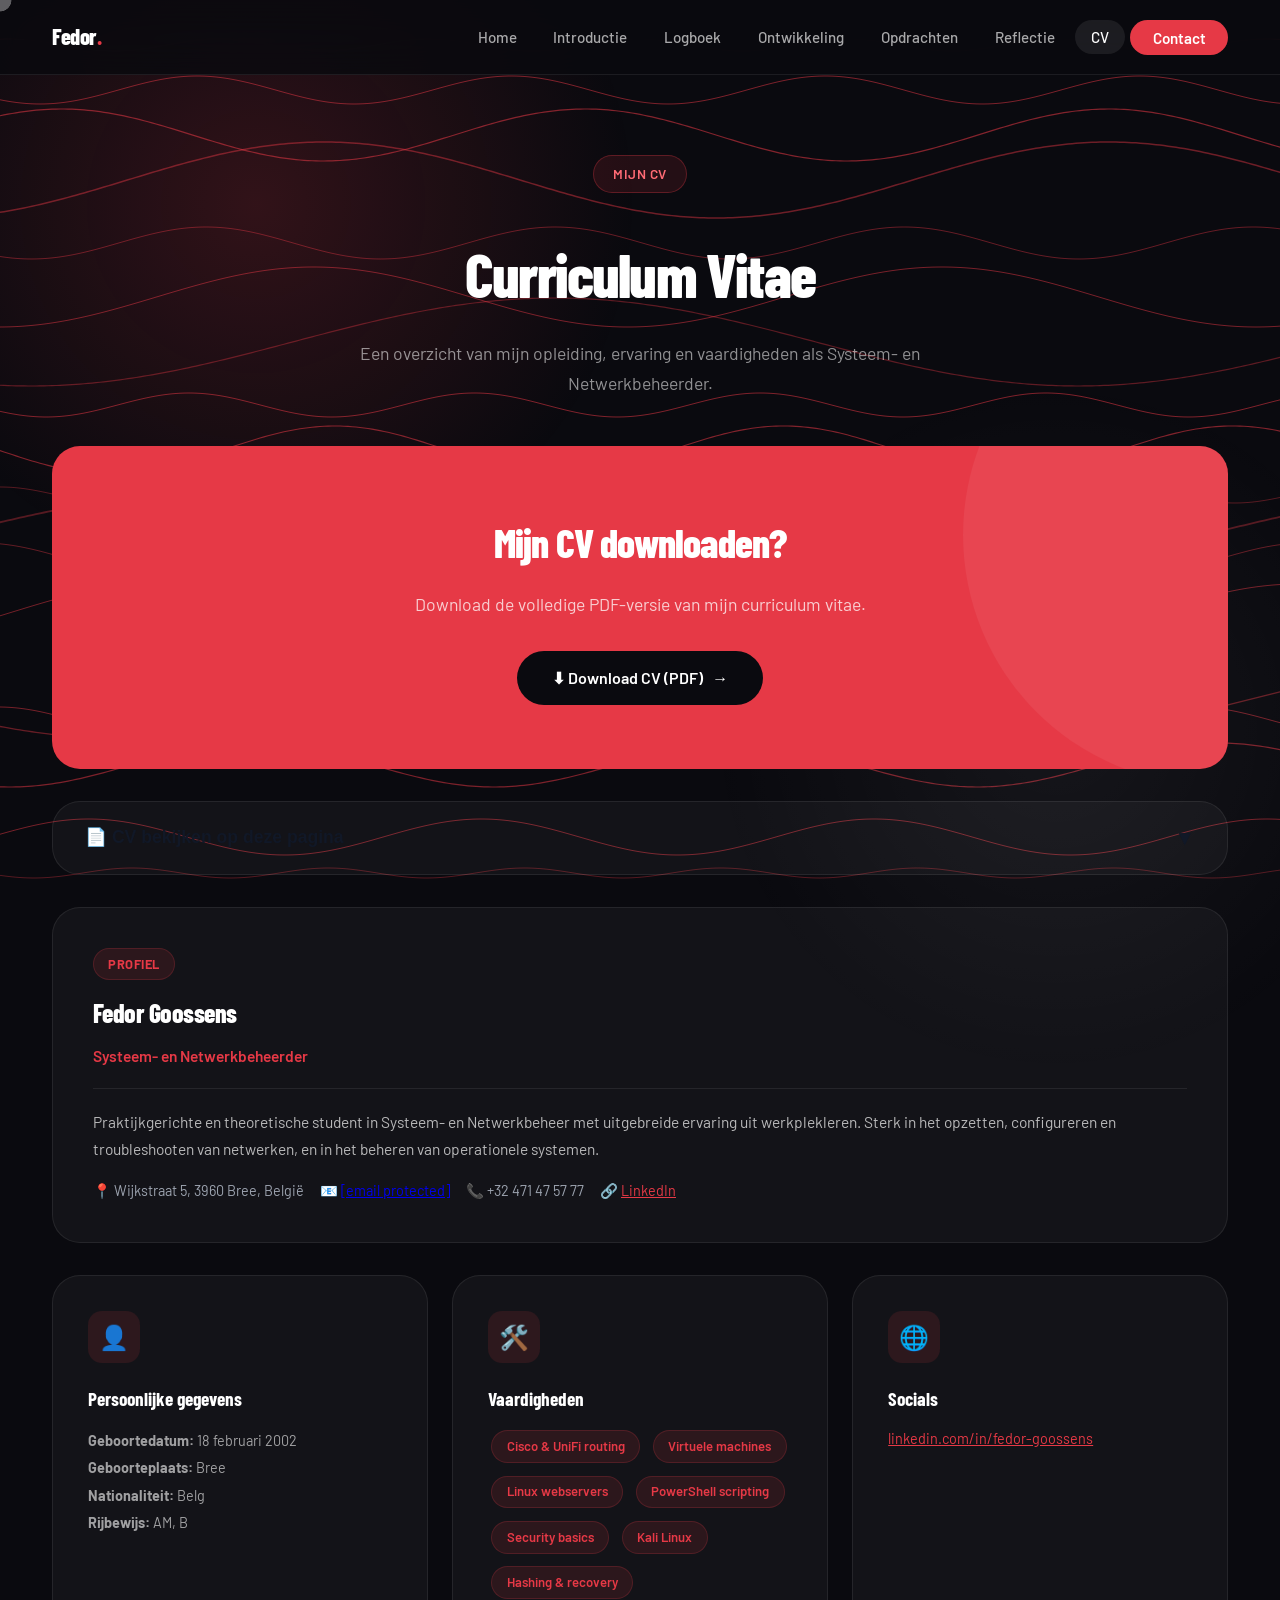
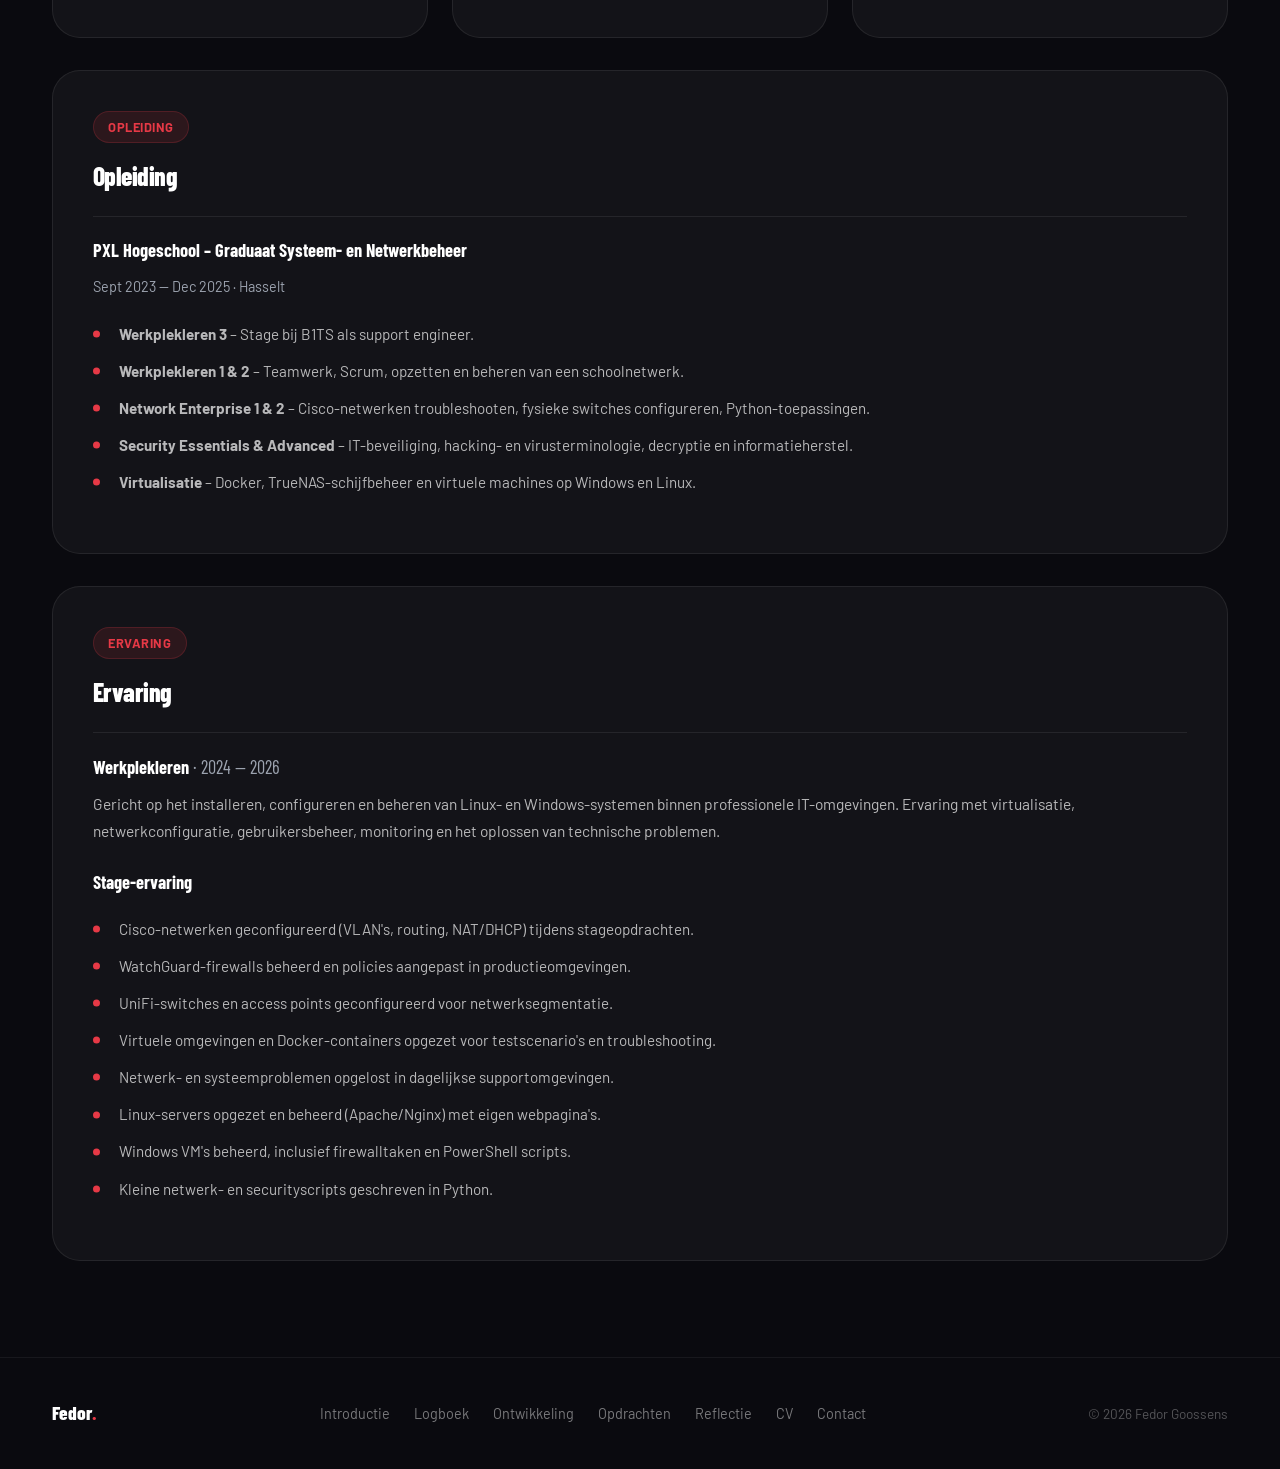
==== cv.html @ 87766909 "Add files via upload" ====
<!DOCTYPE html>
<html lang="nl">
<head>
    <meta charset="UTF-8">
    <meta name="viewport" content="width=device-width, initial-scale=1.0">
    <title>Portfolio – CV</title>
    <link rel="stylesheet" href="https://cdnjs.cloudflare.com/ajax/libs/animate.css/4.1.1/animate.min.css">
    <link rel="stylesheet" href="style.css">
</head>
<body>

<header>
    <nav class="navbar">
        <a href="index.html" class="logo">Fedor<span>.</span></a>
        <ul class="nav-links" id="navLinks">
            <li><a href="index.html">Home</a></li>
            <li><a href="introductie.html">Introductie</a></li>
            <li><a href="logboek.html">Logboek</a></li>
            <li><a href="ontwikkeling.html">Ontwikkeling</a></li>
            <li><a href="opdrachten.html">Opdrachten</a></li>
            <li><a href="reflectie.html">Reflectie</a></li>
            <li><a href="cv.html" class="active">CV</a></li>
            <li><a href="contact.html" class="nav-cta">Contact</a></li>
        </ul>
        <div class="nav-toggle" id="navToggle">
            <span></span><span></span><span></span>
        </div>
    </nav>
</header>

<div class="page-header">
    <div class="container">
        <div class="hero-badge fade-up d1 sa-js" data-sa-anim="fadeInDown" data-sa-duration="600ms" data-sa-delay="0ms">Mijn CV</div>
        <h1 class="fade-up d2 sa-js" data-sa-anim="fadeInUp" data-sa-duration="700ms" data-sa-delay="100ms">Curriculum Vitae</h1>
        <p class="fade-up d3 sa-js" data-sa-anim="fadeInUp" data-sa-duration="700ms" data-sa-delay="200ms">Een overzicht van mijn opleiding, ervaring en vaardigheden als Systeem- en Netwerkbeheerder.</p>
    </div>
</div>

<div class="content-section">
    <div class="container">

        <!-- DOWNLOAD BANNER -->
        <div class="cta-banner fade-up d1 sa-js" data-sa-anim="fadeInUp" data-sa-duration="700ms" data-sa-delay="0ms" style="margin-bottom:2rem;">
            <h2>Mijn CV downloaden?</h2>
            <p>Download de volledige PDF-versie van mijn curriculum vitae.</p>
            <a href="Fedor_Goossens_CV_new.pdf" download class="btn btn-dark btn-arrow"><span>⬇ Download CV (PDF)</span></a>
        </div>

        <!-- INKLAPBAAR CV PREVIEW -->
        <div class="content-card fade-up d2 sa-js" data-sa-anim="fadeInUp" data-sa-duration="700ms" data-sa-delay="100ms" style="margin-bottom:2rem; padding:0; overflow:hidden;">
            <button id="cvToggleBtn" onclick="toggleCV()" style="
                width:100%; background:none; border:none; cursor:pointer;
                display:flex; align-items:center; justify-content:space-between;
                padding:1.5rem 2rem; color:#111827;
            ">
                <div style="display:flex; align-items:center; gap:0.75rem;">
                    <span style="font-size:1.1rem; font-weight:700;">📄 CV bekijken op deze pagina</span>
                </div>
                <span id="cvArrow" style="font-size:1.3rem; transition:transform 0.3s ease;">▼</span>
            </button>

            <div id="cvPreview" style="display:none; padding:0 2rem 2rem;">
                <hr class="divider-card" style="margin-top:0;">

                <div style="display:flex; align-items:flex-start; gap:1.5rem; flex-wrap:wrap; margin-bottom:1.5rem;">
                    <div>
                        <h2 style="margin-bottom:0.2rem;">Fedor Goossens</h2>
                        <p style="color:#e63946; font-weight:600; margin-bottom:0.5rem;">Systeem- en Netwerkbeheerder</p>
                        <p style="font-size:0.88rem; color:#9ca3af; line-height:1.8;">
                            📍 Wijkstraat 5, 3960 Bree, België<br>
                            📧 <a href="/cdn-cgi/l/email-protection" class="__cf_email__" data-cfemail="462023222934682129293535232835063532332223283268363e2a682423">[email&#160;protected]</a><br>
                            📞 +32 471 47 57 77<br>
                            🔗 <a href="https://www.linkedin.com/in/fedor-goossens-094803205" target="_blank" style="color:#e63946;">linkedin.com/in/fedor-goossens</a>
                        </p>
                    </div>
                </div>

                <div style="margin-bottom:1.5rem;">
                    <div class="card-label" style="margin-bottom:0.5rem;">Profiel</div>
                    <p>Praktijkgerichte en theoretische student in Systeem- en Netwerkbeheer met uitgebreide ervaring uit werkplekleren. Sterk in het opzetten, configureren en troubleshooten van netwerken, en in het beheren van operationele systemen.</p>
                </div>

                <hr class="divider-card">

                <div style="margin-bottom:1.5rem;">
                    <div class="card-label" style="margin-bottom:0.5rem;">Opleiding</div>
                    <h3 style="font-size:1rem; margin-bottom:0.25rem;">PXL Hogeschool – Graduaat Systeem- en Netwerkbeheer</h3>
                    <p style="color:#9ca3af; font-size:0.85rem; margin-bottom:0.75rem;">Sept 2023 — Dec 2025 · Hasselt</p>
                    <ul style="font-size:0.92rem;">
                        <li><strong>Werkplekleren 3</strong> – Stage bij B1TS als support engineer.</li>
                        <li><strong>Werkplekleren 1 &amp; 2</strong> – Teamwerk, Scrum, opzetten en beheren van een schoolnetwerk.</li>
                        <li><strong>Network Enterprise 1 &amp; 2</strong> – Cisco-netwerken troubleshooten, fysieke switches configureren, Python-toepassingen.</li>
                        <li><strong>Security Essentials &amp; Advanced</strong> – IT-beveiliging, hacking- en virusterminologie, decryptie en informatieherstel.</li>
                        <li><strong>Virtualisatie</strong> – Docker, TrueNAS-schijfbeheer en virtuele machines op Windows en Linux.</li>
                    </ul>
                </div>

                <hr class="divider-card">

                <div style="margin-bottom:1.5rem;">
                    <div class="card-label" style="margin-bottom:0.5rem;">Ervaring</div>
                    <h3 style="font-size:1rem; margin-bottom:0.25rem;">Werkplekleren <span style="font-weight:400; color:#9ca3af;">· 2024 — 2026</span></h3>
                    <p style="font-size:0.92rem; margin-bottom:0.75rem;">Gericht op het installeren, configureren en beheren van Linux- en Windows-systemen binnen professionele IT-omgevingen.</p>
                    <p style="font-size:0.9rem; font-weight:600; margin-bottom:0.4rem;">Stage-ervaring:</p>
                    <ul style="font-size:0.92rem;">
                        <li>Cisco-netwerken geconfigureerd (VLAN's, routing, NAT/DHCP) tijdens stageopdrachten.</li>
                        <li>WatchGuard-firewalls beheerd en policies aangepast in productieomgevingen.</li>
                        <li>UniFi-switches en access points geconfigureerd voor netwerksegmentatie.</li>
                        <li>Virtuele omgevingen en Docker-containers opgezet voor testscenario's en troubleshooting.</li>
                        <li>Linux-servers opgezet en beheerd (Apache/Nginx) met eigen webpagina's.</li>
                        <li>Windows VM's beheerd, inclusief firewalltaken en PowerShell scripts.</li>
                        <li>Kleine netwerk- en securityscripts geschreven in Python.</li>
                    </ul>
                </div>

                <hr class="divider-card">

                <div style="display:flex; flex-wrap:wrap; gap:2rem;">
                    <div style="flex:1; min-width:200px;">
                        <div class="card-label" style="margin-bottom:0.5rem;">Vaardigheden</div>
                        <div style="display:flex; flex-wrap:wrap; gap:0.4rem;">
                            <span class="tag">Cisco & UniFi routing</span>
                            <span class="tag">Virtuele machines</span>
                            <span class="tag">Linux webservers</span>
                            <span class="tag">PowerShell scripting</span>
                            <span class="tag">Security basics</span>
                            <span class="tag">Kali Linux</span>
                            <span class="tag">Hashing & recovery</span>
                        </div>
                    </div>
                    <div style="flex:1; min-width:200px;">
                        <div class="card-label" style="margin-bottom:0.5rem;">Persoonlijke gegevens</div>
                        <p style="font-size:0.9rem; line-height:2;">
                            <strong>Geboortedatum:</strong> 18 februari 2002<br>
                            <strong>Geboorteplaats:</strong> Bree<br>
                            <strong>Nationaliteit:</strong> Belg<br>
                            <strong>Rijbewijs:</strong> AM, B
                        </p>
                    </div>
                </div>
            </div>
        </div>

        <!-- PROFIEL -->
        <div class="content-card fade-up d2 sa-js" data-sa-anim="fadeInUp" data-sa-duration="700ms" data-sa-delay="100ms">
            <div class="card-label">Profiel</div>
            <h2>Fedor Goossens</h2>
            <p style="color:#e63946; font-weight:600; margin-bottom:0.75rem;">Systeem- en Netwerkbeheerder</p>
            <hr class="divider-card">
            <p>Praktijkgerichte en theoretische student in Systeem- en Netwerkbeheer met uitgebreide ervaring uit werkplekleren. Sterk in het opzetten, configureren en troubleshooten van netwerken, en in het beheren van operationele systemen.</p>
            <div style="display:flex; flex-wrap:wrap; gap:1rem; margin-top:1rem; font-size:0.9rem; color:#9ca3af;">
                <span>📍 Wijkstraat 5, 3960 Bree, België</span>
                <span>📧 <a href="/cdn-cgi/l/email-protection" class="__cf_email__" data-cfemail="1b7d7e7f7469357c747468687e75685b686f6e7f7e756f356b637735797e">[email&#160;protected]</a></span>
                <span>📞 +32 471 47 57 77</span>
                <span>🔗 <a href="https://www.linkedin.com/in/fedor-goossens-094803205" target="_blank" style="color:#e63946;">LinkedIn</a></span>
            </div>
        </div>

        <!-- PERSOONLIJKE GEGEVENS + VAARDIGHEDEN -->
        <div class="grid-3 sa-js" data-sa-anim="fadeInUp" data-sa-duration="700ms" data-sa-delay="100ms" style="margin-bottom:2rem;">
            <div class="card-dark fade-up d2 sa-js" data-sa-anim="fadeInUp" data-sa-duration="600ms" data-sa-delay="100ms">
                <div class="card-icon" style="background:rgba(230,57,70,0.12);">👤</div>
                <h3>Persoonlijke gegevens</h3>
                <p style="font-size:0.9rem; line-height:1.9;">
                    <strong>Geboortedatum:</strong> 18 februari 2002<br>
                    <strong>Geboorteplaats:</strong> Bree<br>
                    <strong>Nationaliteit:</strong> Belg<br>
                    <strong>Rijbewijs:</strong> AM, B
                </p>
            </div>
            <div class="card-dark fade-up d3 sa-js" data-sa-anim="fadeInUp" data-sa-duration="600ms" data-sa-delay="200ms">
                <div class="card-icon" style="background:rgba(230,57,70,0.12);">🛠️</div>
                <h3>Vaardigheden</h3>
                <div style="display:flex; flex-wrap:wrap; gap:0.4rem; margin-top:0.5rem;">
                    <span class="tag">Cisco & UniFi routing</span>
                    <span class="tag">Virtuele machines</span>
                    <span class="tag">Linux webservers</span>
                    <span class="tag">PowerShell scripting</span>
                    <span class="tag">Security basics</span>
                    <span class="tag">Kali Linux</span>
                    <span class="tag">Hashing & recovery</span>
                </div>
            </div>
            <div class="card-dark fade-up d4 sa-js" data-sa-anim="fadeInUp" data-sa-duration="600ms" data-sa-delay="300ms">
                <div class="card-icon" style="background:rgba(230,57,70,0.12);">🌐</div>
                <h3>Socials</h3>
                <p style="font-size:0.9rem;">
                    <a href="https://www.linkedin.com/in/fedor-goossens-094803205" target="_blank" style="color:#e63946;">linkedin.com/in/fedor-goossens</a>
                </p>
            </div>
        </div>

        <!-- OPLEIDING -->
        <div class="content-card fade-up d3 sa-js" data-sa-anim="fadeInUp" data-sa-duration="700ms" data-sa-delay="200ms">
            <div class="card-label">Opleiding</div>
            <h2>Opleiding</h2>
            <hr class="divider-card">
            <h3>PXL Hogeschool – Graduaat Systeem- en Netwerkbeheer</h3>
            <p style="color:#9ca3af; font-size:0.9rem; margin-bottom:1rem;">Sept 2023 — Dec 2025 · Hasselt</p>
            <ul>
                <li><strong>Werkplekleren 3</strong> – Stage bij B1TS als support engineer.</li>
                <li><strong>Werkplekleren 1 &amp; 2</strong> – Teamwerk, Scrum, opzetten en beheren van een schoolnetwerk.</li>
                <li><strong>Network Enterprise 1 &amp; 2</strong> – Cisco-netwerken troubleshooten, fysieke switches configureren, Python-toepassingen.</li>
                <li><strong>Security Essentials &amp; Advanced</strong> – IT-beveiliging, hacking- en virusterminologie, decryptie en informatieherstel.</li>
                <li><strong>Virtualisatie</strong> – Docker, TrueNAS-schijfbeheer en virtuele machines op Windows en Linux.</li>
            </ul>
        </div>

        <!-- ERVARING -->
        <div class="content-card fade-up d4 sa-js" data-sa-anim="fadeInUp" data-sa-duration="700ms" data-sa-delay="300ms">
            <div class="card-label">Ervaring</div>
            <h2>Ervaring</h2>
            <hr class="divider-card">
            <h3>Werkplekleren <span style="font-weight:400; color:#9ca3af;">· 2024 — 2026</span></h3>
            <p>Gericht op het installeren, configureren en beheren van Linux- en Windows-systemen binnen professionele IT-omgevingen. Ervaring met virtualisatie, netwerkconfiguratie, gebruikersbeheer, monitoring en het oplossen van technische problemen.</p>
            <h3 style="margin-top:1.5rem;">Stage-ervaring</h3>
            <ul>
                <li>Cisco-netwerken geconfigureerd (VLAN's, routing, NAT/DHCP) tijdens stageopdrachten.</li>
                <li>WatchGuard-firewalls beheerd en policies aangepast in productieomgevingen.</li>
                <li>UniFi-switches en access points geconfigureerd voor netwerksegmentatie.</li>
                <li>Virtuele omgevingen en Docker-containers opgezet voor testscenario's en troubleshooting.</li>
                <li>Netwerk- en systeemproblemen opgelost in dagelijkse supportomgevingen.</li>
                <li>Linux-servers opgezet en beheerd (Apache/Nginx) met eigen webpagina's.</li>
                <li>Windows VM's beheerd, inclusief firewalltaken en PowerShell scripts.</li>
                <li>Kleine netwerk- en securityscripts geschreven in Python.</li>
            </ul>
        </div>

    </div>
</div>

<footer>
    <div class="container">
        <div class="footer-inner">
            <a href="index.html" class="footer-logo">Fedor<span>.</span></a>
            <div class="footer-links">
                <a href="introductie.html">Introductie</a>
                <a href="logboek.html">Logboek</a>
                <a href="ontwikkeling.html">Ontwikkeling</a>
                <a href="opdrachten.html">Opdrachten</a>
                <a href="reflectie.html">Reflectie</a>
                <a href="cv.html">CV</a>
                <a href="contact.html">Contact</a>
            </div>
            <span class="footer-copy">© 2026 Fedor Goossens</span>
        </div>
    </div>
</footer>

<script data-cfasync="false" src="/cdn-cgi/scripts/5c5dd728/cloudflare-static/email-decode.min.js"></script><script>
    const toggle = document.getElementById('navToggle');
    const links  = document.getElementById('navLinks');
    toggle.addEventListener('click', () => links.classList.toggle('open'));

    function toggleCV() {
        const preview = document.getElementById('cvPreview');
        const arrow   = document.getEl        arrow.style.transform = arrow.style.transform === 'rotate(180deg)' ? '' : 'rotate(180deg)';
    }
</script>
    <script src="waves.js"></script>
    <script src="cursor.js"></script>
    <script src="scroll-animate.js"></script>
    <script>const sa = new ScrollAnimate();</script>
</body>
</html>
---- style.css ----
/* ============================================================
   FEDOR GOOSSENS – PORTFOLIO  |  style.css
   Dark theme · Rood/Wit glow · Klikkracht-geïnspireerd
   ============================================================ */

@import url('https://fonts.googleapis.com/css2?family=Barlow+Condensed:wght@600;700;800&family=Barlow:wght@300;400;500;600&display=swap');

/* ===== VARIABELEN ===== */
:root {
    --bg:           #0a0a0f;
    --bg-card:      #ffffff;
    --bg-card2:     #f8f8fc;
    --text-dark:    #0a0a0f;
    --text-white:   #ffffff;
    --text-muted:   #6b7280;
    --red:          #e63946;
    --red-glow:     rgba(230, 57, 70, 0.45);
    --red-soft:     rgba(230, 57, 70, 0.12);
    --white-glow:   rgba(255, 255, 255, 0.08);
    --border:       rgba(255,255,255,0.08);
    --border-card:  #e5e7eb;
    --radius-xl:    28px;
    --radius-lg:    20px;
    --radius-md:    14px;
    --radius-pill:  60px;
    --shadow-card:  0 4px 24px rgba(0,0,0,0.08);
    --shadow-hover: 0 20px 48px rgba(0,0,0,0.14);
    --transition:   all 0.3s cubic-bezier(0.4, 0, 0.2, 1);
}

/* ===== RESET ===== */
*, *::before, *::after {
    margin: 0;
    padding: 0;
    box-sizing: border-box;
}

html { scroll-behavior: smooth; }

body {
    background-color: var(--bg);
    font-family: 'Barlow', system-ui, sans-serif;
    color: var(--text-white);
    line-height: 1.6;
    -webkit-font-smoothing: antialiased;
    overflow-x: hidden;
}

/* ===== WAVE CANVAS ACHTERGROND ===== */
#wave-bg {
    position: fixed;
    top: 0;
    left: 0;
    width: 100%;
    height: 100%;
    pointer-events: none;
    z-index: 0;
}


/* ===== ACHTERGROND GLOW ===== */
body::before {
    content: '';
    position: fixed;
    top: -20%;
    left: -10%;
    width: 60vw;
    height: 60vw;
    background: radial-gradient(ellipse, rgba(230,57,70,0.18) 0%, transparent 70%);
    border-radius: 50%;
    pointer-events: none;
    z-index: 0;
    animation: glowPulse 8s ease-in-out infinite alternate;
}

body::after {
    content: '';
    position: fixed;
    bottom: -20%;
    right: -10%;
    width: 55vw;
    height: 55vw;
    background: radial-gradient(ellipse, rgba(255,255,255,0.05) 0%, transparent 70%);
    border-radius: 50%;
    pointer-events: none;
    z-index: 0;
    animation: glowPulse 10s ease-in-out infinite alternate-reverse;
}

@keyframes glowPulse {
    0%   { opacity: 0.6; transform: scale(1); }
    100% { opacity: 1;   transform: scale(1.1); }
}

/* ===== FADE-IN ANIMATIES ===== */
@keyframes fadeUp {
    from { opacity: 0; transform: translateY(32px); }
    to   { opacity: 1; transform: translateY(0); }
}

@keyframes fadeIn {
    from { opacity: 0; }
    to   { opacity: 1; }
}

.fade-up {
    opacity: 0;
    animation: fadeUp 0.7s cubic-bezier(0.4,0,0.2,1) forwards;
}

.fade-up.d1 { animation-delay: 0.1s; }
.fade-up.d2 { animation-delay: 0.2s; }
.fade-up.d3 { animation-delay: 0.3s; }
.fade-up.d4 { animation-delay: 0.4s; }
.fade-up.d5 { animation-delay: 0.5s; }
.fade-up.d6 { animation-delay: 0.6s; }

/* ===== CONTAINER ===== */
.container {
    max-width: 1240px;
    margin: 0 auto;
    padding: 0 2rem;
    position: relative;
    z-index: 1;
}

/* ===== NAVIGATIE ===== */
header {
    position: sticky;
    top: 0;
    z-index: 100;
    background: rgba(10, 10, 15, 0.85);
    backdrop-filter: blur(20px);
    -webkit-backdrop-filter: blur(20px);
    border-bottom: 1px solid var(--border);
}

.navbar {
    display: flex;
    justify-content: space-between;
    align-items: center;
    padding: 1.2rem 2rem;
    max-width: 1240px;
    margin: 0 auto;
}

.logo {
    font-family: 'Barlow Condensed', sans-serif;
    font-size: 1.4rem;
    font-weight: 800;
    color: var(--text-white);
    text-decoration: none;
    letter-spacing: -0.02em;
}

.logo span {
    color: var(--red);
}

.nav-links {
    display: flex;
    align-items: center;
    gap: 0.3rem;
    list-style: none;
}

.nav-links a {
    text-decoration: none;
    color: rgba(255,255,255,0.65);
    font-weight: 500;
    font-size: 0.95rem;
    padding: 0.5rem 1rem;
    border-radius: var(--radius-pill);
    transition: var(--transition);
    position: relative;
}

.nav-links a:hover,
.nav-links a.active {
    color: var(--text-white);
    background: rgba(255,255,255,0.08);
}

.nav-cta {
    background: var(--red) !important;
    color: var(--text-white) !important;
    padding: 0.55rem 1.4rem !important;
    border-radius: var(--radius-pill) !important;
    font-weight: 600 !important;
    overflow: hidden;
    position: relative;
}

.nav-cta::after {
    content: '';
    position: absolute;
    inset: 0;
    background: rgba(255,255,255,0);
    transition: var(--transition);
}

.nav-cta:hover::after {
    background: rgba(255,255,255,0.12);
}

/* Hamburger menu (mobiel) */
.nav-toggle {
    display: none;
    flex-direction: column;
    gap: 5px;
    cursor: pointer;
    padding: 4px;
}

.nav-toggle span {
    width: 24px;
    height: 2px;
    background: var(--text-white);
    border-radius: 2px;
    transition: var(--transition);
}

/* ===== HERO SECTION ===== */
.hero {
    padding: 7rem 0 5rem;
    position: relative;
    z-index: 1;
    text-align: center;
}

.hero-badge {
    display: inline-flex;
    align-items: center;
    gap: 0.5rem;
    background: rgba(230,57,70,0.12);
    border: 1px solid rgba(230,57,70,0.3);
    color: #ff6b75;
    padding: 0.45rem 1.2rem;
    border-radius: var(--radius-pill);
    font-size: 0.85rem;
    font-weight: 600;
    margin-bottom: 2rem;
    letter-spacing: 0.5px;
    text-transform: uppercase;
}

.hero h1 {
    font-family: 'Barlow Condensed', sans-serif;
    font-size: clamp(2.8rem, 7vw, 5.5rem);
    font-weight: 800;
    line-height: 1.05;
    letter-spacing: -0.03em;
    margin-bottom: 1.5rem;
    color: var(--text-white);
}

.hero h1 .highlight {
    color: var(--red);
}

.hero p {
    font-size: 1.2rem;
    color: rgba(255,255,255,0.6);
    max-width: 600px;
    margin: 0 auto 2.5rem;
    line-height: 1.7;
}

/* ===== KNOPPEN ===== */
.btn {
    display: inline-flex;
    align-items: center;
    gap: 0.6rem;
    padding: 0.9rem 2.2rem;
    border-radius: var(--radius-pill);
    font-size: 1rem;
    font-weight: 600;
    text-decoration: none;
    cursor: pointer;
    border: none;
    transition: var(--transition);
    position: relative;
    overflow: hidden;
    font-family: 'Barlow', sans-serif;
}

.btn::before {
    content: '';
    position: absolute;
    left: -100%;
    top: 0;
    width: 100%;
    height: 100%;
    background: rgba(255,255,255,0.15);
    transition: left 0.35s cubic-bezier(0.4,0,0.2,1);
    z-index: 0;
}

.btn:hover::before {
    left: 0;
}

.btn span, .btn svg {
    position: relative;
    z-index: 1;
}

.btn-primary {
    background: var(--red);
    color: white;
    box-shadow: 0 0 24px rgba(230,57,70,0.35);
}

.btn-primary:hover {
    transform: translateY(-2px);
    box-shadow: 0 0 36px rgba(230,57,70,0.55);
}

.btn-outline {
    background: transparent;
    color: var(--text-white);
    border: 1.5px solid rgba(255,255,255,0.25);
}

.btn-outline:hover {
    border-color: rgba(255,255,255,0.6);
    transform: translateY(-2px);
}

.btn-dark {
    background: var(--text-dark);
    color: white;
}

.btn-dark:hover {
    background: #1a1a2e;
    transform: translateY(-2px);
}

.btn-arrow::after {
    content: '→';
    transition: transform 0.3s ease;
}

.btn-arrow:hover::after {
    transform: translateX(4px);
}

/* ===== KAARTJES ===== */
.card {
    background: rgba(255,255,255,0.04);
    border-radius: var(--radius-xl);
    padding: 2.2rem;
    border: 1px solid rgba(255,255,255,0.08);
    box-shadow: none;
    transition: var(--transition);
    color: var(--text-white);
}

.card:hover {
    background: rgba(255,255,255,0.07);
    border-color: rgba(230,57,70,0.3);
    transform: translateY(-6px);
}

.card h2, .card h3 {
    color: var(--text-white);
    font-family: 'Barlow Condensed', sans-serif;
}

.card p, .card li {
    color: rgba(255,255,255,0.7);
}

/* ===== SECTIES ===== */
section {
    padding: 5rem 0;
    position: relative;
    z-index: 1;
}

.section-label {
    display: inline-block;
    font-size: 0.8rem;
    font-weight: 700;
    letter-spacing: 2px;
    text-transform: uppercase;
    color: var(--red);
    margin-bottom: 1rem;
}

.section-title {
    font-family: 'Barlow Condensed', sans-serif;
    font-size: clamp(1.8rem, 4vw, 2.8rem);
    font-weight: 800;
    letter-spacing: -0.02em;
    margin-bottom: 1rem;
    color: var(--text-white);
    line-height: 1.15;
}

.section-subtitle {
    color: rgba(255,255,255,0.55);
    font-size: 1.1rem;
    max-width: 580px;
    line-height: 1.7;
    margin-bottom: 3rem;
}

/* ===== GRID ===== */
.grid-3 {
    display: grid;
    grid-template-columns: repeat(3, 1fr);
    gap: 1.5rem;
}

.grid-2 {
    display: grid;
    grid-template-columns: repeat(2, 1fr);
    gap: 1.5rem;
}

/* ===== KAART ICOON ===== */
.card-icon {
    width: 52px;
    height: 52px;
    border-radius: 14px;
    background: var(--red-soft);
    display: flex;
    align-items: center;
    justify-content: center;
    font-size: 1.5rem;
    margin-bottom: 1.3rem;
}

/* ===== DARK CARD (op donkere achtergrond) ===== */
.card-dark {
    background: rgba(255,255,255,0.04);
    border: 1px solid rgba(255,255,255,0.08);
    border-radius: var(--radius-xl);
    padding: 2.2rem;
    color: var(--text-white);
    transition: var(--transition);
}

.card-dark:hover {
    background: rgba(255,255,255,0.07);
    border-color: rgba(230,57,70,0.3);
    transform: translateY(-4px);
}

.card-dark h3 {
    font-family: 'Barlow Condensed', sans-serif;
    font-size: 1.2rem;
    font-weight: 700;
    margin-bottom: 0.8rem;
    color: var(--text-white);
}

.card-dark p {
    color: rgba(255,255,255,0.6);
    font-size: 0.95rem;
    line-height: 1.6;
}

/* ===== CTA BANNER ===== */
.cta-banner {
    background: var(--red);
    border-radius: var(--radius-xl);
    padding: 4rem 3rem;
    text-align: center;
    position: relative;
    overflow: hidden;
}

.cta-banner::before {
    content: '';
    position: absolute;
    top: -50%;
    right: -20%;
    width: 500px;
    height: 500px;
    background: rgba(255,255,255,0.06);
    border-radius: 50%;
    pointer-events: none;
}

.cta-banner h2 {
    font-family: 'Barlow Condensed', sans-serif;
    font-size: clamp(1.8rem, 4vw, 2.5rem);
    font-weight: 800;
    color: white;
    margin-bottom: 1rem;
    letter-spacing: -0.02em;
}

.cta-banner p {
    color: rgba(255,255,255,0.75);
    font-size: 1.1rem;
    margin-bottom: 2rem;
}

/* ===== PDF BOX ===== */
.pdf-box {
    background: rgba(255,255,255,0.04);
    border: 1px solid rgba(255,255,255,0.08);
    border-radius: var(--radius-lg);
    padding: 1.4rem 1.8rem;
    display: flex;
    align-items: center;
    justify-content: space-between;
    gap: 1rem;
    margin-bottom: 1rem;
    transition: var(--transition);
}

.pdf-box:hover {
    border-color: var(--red);
    box-shadow: 0 0 0 1px var(--red);
    transform: translateY(-2px);
}

.pdf-box strong {
    color: var(--text-white);
    font-weight: 600;
    font-size: 0.95rem;
}

.pdf-box a {
    display: inline-flex;
    align-items: center;
    gap: 0.5rem;
    background: var(--text-dark);
    color: white;
    padding: 0.55rem 1.3rem;
    border-radius: var(--radius-pill);
    text-decoration: none;
    font-size: 0.9rem;
    font-weight: 600;
    transition: var(--transition);
    white-space: nowrap;
    flex-shrink: 0;
}

.pdf-box a:hover {
    background: var(--red);
}

/* ===== AFBEELDINGEN ===== */
.img-card {
    width: 100%;
    border-radius: var(--radius-lg);
    overflow: hidden;
    box-shadow: var(--shadow-card);
}

.img-card img {
    width: 100%;
    height: auto;
    display: block;
    object-fit: contain;
}

/* ===== LIJST STIJLEN ===== */
.styled-list {
    list-style: none;
    padding: 0;
}

.styled-list li {
    padding: 0.6rem 0;
    padding-left: 1.6rem;
    position: relative;
    color: #4b5563;
    font-size: 0.95rem;
}

.styled-list li::before {
    content: '';
    position: absolute;
    left: 0;
    top: 50%;
    transform: translateY(-50%);
    width: 8px;
    height: 8px;
    border-radius: 50%;
    background: var(--red);
}

/* ===== TAGS / PILLS ===== */
.tag {
    display: inline-block;
    background: var(--red-soft);
    color: var(--red);
    border: 1px solid rgba(230,57,70,0.2);
    padding: 0.3rem 0.9rem;
    border-radius: var(--radius-pill);
    font-size: 0.82rem;
    font-weight: 600;
    margin: 0.2rem;
}

/* ===== STAP INDICATOR ===== */
.step-number {
    font-family: 'Barlow Condensed', sans-serif;
    font-size: 0.75rem;
    font-weight: 800;
    letter-spacing: 1px;
    color: rgba(255,255,255,0.2);
    text-transform: uppercase;
    margin-bottom: 0.5rem;
}

/* ===== DIVIDER ===== */
.divider {
    border: none;
    border-top: 1px solid rgba(255,255,255,0.06);
    margin: 1.5rem 0;
}

.divider-card {
    border: none;
    border-top: 1px solid rgba(255,255,255,0.08);
    margin: 1.2rem 0;
}

/* ===== PAGE HEADER ===== */
.page-header {
    padding: 5rem 0 3rem;
    text-align: center;
}

.page-header h1 {
    font-family: 'Barlow Condensed', sans-serif;
    font-size: clamp(2.2rem, 5vw, 3.8rem);
    font-weight: 800;
    letter-spacing: -0.03em;
    margin-bottom: 1rem;
    color: var(--text-white);
}

.page-header p {
    color: rgba(255,255,255,0.55);
    font-size: 1.1rem;
    max-width: 580px;
    margin: 0 auto;
    line-height: 1.7;
}

/* ===== CONTENT SECTIES ===== */
.content-section {
    padding: 0 0 4rem;
}

.content-card {
    background: rgba(255,255,255,0.04);
    border-radius: var(--radius-xl);
    padding: 2.5rem;
    border: 1px solid rgba(255,255,255,0.08);
    box-shadow: none;
    margin-bottom: 2rem;
    transition: var(--transition);
    color: var(--text-white);
}

.content-card:hover {
    background: rgba(255,255,255,0.07);
    border-color: rgba(230,57,70,0.3);
    transform: translateY(-4px);
}

.content-card h2 {
    font-family: 'Barlow Condensed', sans-serif;
    font-size: 1.6rem;
    font-weight: 800;
    color: var(--text-white);
    margin-bottom: 0.5rem;
    letter-spacing: -0.02em;
}

.content-card h3 {
    font-family: 'Barlow Condensed', sans-serif;
    font-size: 1.15rem;
    font-weight: 700;
    color: var(--text-white);
    margin: 1.5rem 0 0.5rem;
}

.content-card h3:first-of-type {
    margin-top: 1rem;
}

.content-card p {
    color: rgba(255,255,255,0.7);
    line-height: 1.75;
    font-size: 0.97rem;
    margin-bottom: 1rem;
}

.content-card ul {
    padding-left: 0;
    list-style: none;
    margin: 0.8rem 0;
}

.content-card ul li {
    padding: 0.4rem 0 0.4rem 1.6rem;
    position: relative;
    color: rgba(255,255,255,0.7);
    font-size: 0.95rem;
}

.content-card ul li::before {
    content: '';
    position: absolute;
    left: 0;
    top: 50%;
    transform: translateY(-50%);
    width: 7px;
    height: 7px;
    border-radius: 50%;
    background: var(--red);
}

.content-card .card-label {
    display: inline-block;
    background: var(--red-soft);
    color: var(--red);
    border: 1px solid rgba(230,57,70,0.2);
    padding: 0.3rem 0.9rem;
    border-radius: var(--radius-pill);
    font-size: 0.8rem;
    font-weight: 700;
    letter-spacing: 0.5px;
    text-transform: uppercase;
    margin-bottom: 0.8rem;
}

/* ===== FORMULIER ===== */
.form-group {
    margin-bottom: 1.5rem;
}

.form-group label {
    display: block;
    font-weight: 600;
    font-size: 0.9rem;
    color: rgba(255,255,255,0.85);
    margin-bottom: 0.5rem;
}

.form-group input,
.form-group textarea {
    width: 100%;
    padding: 0.9rem 1.2rem;
    background: rgba(255,255,255,0.06);
    border: 1.5px solid rgba(255,255,255,0.12);
    border-radius: var(--radius-md);
    font-size: 1rem;
    font-family: 'Barlow', sans-serif;
    color: var(--text-white);
    outline: none;
    transition: var(--transition);
}

.form-group input::placeholder,
.form-group textarea::placeholder {
    color: rgba(255,255,255,0.35);
}

.form-group input:focus,
.form-group textarea:focus {
    border-color: var(--red);
    background: rgba(255,255,255,0.09);
    box-shadow: 0 0 0 3px rgba(230,57,70,0.15);
}

.form-group textarea {
    resize: vertical;
    min-height: 160px;
}

.form-row {
    display: grid;
    grid-template-columns: 1fr 1fr;
    gap: 1rem;
}

.submit-btn {
    width: 100%;
    background: var(--text-dark);
    color: white;
    border: none;
    padding: 1rem 2rem;
    border-radius: var(--radius-pill);
    font-size: 1rem;
    font-weight: 600;
    font-family: 'Barlow', sans-serif;
    cursor: pointer;
    transition: var(--transition);
    display: flex;
    align-items: center;
    justify-content: center;
    gap: 0.6rem;
    position: relative;
    overflow: hidden;
}

.submit-btn::before {
    content: '';
    position: absolute;
    left: -100%;
    top: 0;
    width: 100%;
    height: 100%;
    background: var(--red);
    transition: left 0.35s cubic-bezier(0.4,0,0.2,1);
    z-index: 1;
    pointer-events: none;
}

.submit-btn:hover::before {
    left: 0;
}

.submit-btn span {
    position: relative;
    z-index: 1;
}

.submit-btn:disabled {
    opacity: 0.6;
    cursor: not-allowed;
}

/* ===== STATUS BERICHTEN ===== */
.status-message {
    display: none;
    padding: 1rem 1.4rem;
    border-radius: var(--radius-md);
    margin-top: 1rem;
    font-weight: 500;
    font-size: 0.95rem;
}

.status-message.success {
    display: block;
    background: #f0fdf4;
    border: 1.5px solid #86efac;
    color: #166534;
}

.status-message.error {
    display: block;
    background: #fef2f2;
    border: 1.5px solid #fca5a5;
    color: #991b1b;
}

/* ===== CHECKBOX ===== */
.checkbox-group {
    display: flex;
    align-items: flex-start;
    gap: 0.8rem;
    margin-bottom: 1.5rem;
}

.checkbox-group input[type="checkbox"] {
    width: 18px;
    height: 18px;
    min-width: 18px;
    margin-top: 2px;
    accent-color: var(--red);
    cursor: pointer;
}

.checkbox-group label {
    font-size: 0.88rem;
    color: rgba(255,255,255,0.7);
    line-height: 1.5;
    cursor: pointer;
}

/* ===== SETUP NOTICE ===== */
.setup-notice {
    background: #fffbeb;
    border: 1.5px solid #fcd34d;
    border-radius: var(--radius-lg);
    padding: 1.4rem 1.8rem;
    margin-bottom: 2rem;
    font-size: 0.88rem;
    color: #92400e;
    line-height: 1.6;
}

.setup-notice strong {
    display: block;
    margin-bottom: 0.4rem;
    font-size: 0.95rem;
}

.setup-notice ol {
    margin: 0.5rem 0 0 1.2rem;
}

.setup-notice li {
    margin-bottom: 0.25rem;
}

.setup-notice code {
    background: rgba(0,0,0,0.07);
    padding: 0.1rem 0.4rem;
    border-radius: 4px;
    font-family: monospace;
    font-size: 0.85rem;
}

/* ===== FOOTER ===== */
footer {
    border-top: 1px solid rgba(255,255,255,0.06);
    padding: 2.5rem 0;
    position: relative;
    z-index: 1;
}

.footer-inner {
    display: flex;
    justify-content: space-between;
    align-items: center;
    flex-wrap: wrap;
    gap: 1rem;
}

.footer-logo {
    font-family: 'Barlow Condensed', sans-serif;
    font-size: 1.2rem;
    font-weight: 800;
    color: var(--text-white);
    text-decoration: none;
}

.footer-logo span { color: var(--red); }

.footer-links {
    display: flex;
    gap: 1.5rem;
    flex-wrap: wrap;
}

.footer-links a {
    color: rgba(255,255,255,0.45);
    text-decoration: none;
    font-size: 0.9rem;
    transition: var(--transition);
}

.footer-links a:hover { color: var(--text-white); }

.footer-copy {
    color: rgba(255,255,255,0.3);
    font-size: 0.85rem;
}

/* ===== RESPONSIVE ===== */
@media (max-width: 1024px) {
    .grid-3 { grid-template-columns: repeat(2, 1fr); }
}

@media (max-width: 768px) {
    .navbar { padding: 1rem 1.5rem; }

    .nav-links {
        display: none;
        position: absolute;
        top: 100%;
        left: 0;
        right: 0;
        background: rgba(10,10,15,0.97);
        backdrop-filter: blur(20px);
        flex-direction: column;
        padding: 1.5rem;
        border-bottom: 1px solid var(--border);
        gap: 0.3rem;
    }

    .nav-links.open { display: flex; }
    .nav-links a { width: 100%; padding: 0.7rem 1rem; }
    .nav-toggle { display: flex; }

    .grid-3, .grid-2 { grid-template-columns: 1fr; }

    .hero { padding: 5rem 0 3.5rem; }

    .form-row { grid-template-columns: 1fr; }

    .pdf-box {
        flex-direction: column;
        align-items: flex-start;
    }

    .cta-banner { padding: 3rem 1.8rem; }

    .footer-inner { flex-direction: column; text-align: center; }
    .footer-links { justify-content: center; }
}

@media (max-width: 480px) {
    .container { padding: 0 1.2rem; }
    .content-card { padding: 1.8rem; }
    .page-header { padding: 4rem 0 2.5rem; }
}

/* ===== TERMINAL ===== */
#terminal-wrapper {
    border-radius: 12px;
    overflow: hidden;
    box-shadow:
        0 0 0 1px rgba(255,255,255,0.07),
        0 0 80px rgba(230,57,70,0.12),
        0 32px 64px rgba(0,0,0,0.7);
}

#terminal {
    background: #1a1a1a;
    font-family: 'Courier New', 'Lucida Console', monospace;
    font-size: 0.88rem;
    line-height: 1.55;
    display: flex;
    flex-direction: column;
    height: 520px;
    cursor: text;
}

/* Titelbalk — macOS stijl */
#terminal-titlebar {
    background: #2d2d2d;
    padding: 0.65rem 1rem;
    display: flex;
    align-items: center;
    gap: 0.5rem;
    border-bottom: 1px solid #111;
    user-select: none;
    flex-shrink: 0;
}

.t-dot {
    width: 13px;
    height: 13px;
    border-radius: 50%;
    display: inline-block;
    flex-shrink: 0;
}

#terminal-title {
    color: rgba(255,255,255,0.4);
    font-size: 0.78rem;
    font-family: -apple-system, BlinkMacSystemFont, sans-serif;
    position: absolute;
    left: 50%;
    transform: translateX(-50%);
    pointer-events: none;
}

/* Output gebied */
#terminal-output {
    flex: 1;
    padding: 1rem 1.4rem 0.5rem;
    overflow-y: auto;
    scroll-behavior: smooth;
    background: #1a1a1a;
}

#terminal-output::-webkit-scrollbar { width: 5px; }
#terminal-output::-webkit-scrollbar-track { background: #1a1a1a; }
#terminal-output::-webkit-scrollbar-thumb { background: #444; border-radius: 4px; }
#terminal-output::-webkit-scrollbar-thumb:hover { background: #666; }

/* Input lijn onderaan */
#terminal-input-line {
    display: flex;
    align-items: center;
    padding: 0.5rem 1.4rem 0.8rem;
    background: #1a1a1a;
    flex-shrink: 0;
    border-top: 1px solid #2a2a2a;
}

.t-prompt {
    color: #e63946;
    font-family: 'Courier New', monospace;
    font-size: 0.88rem;
    white-space: nowrap;
    font-weight: 700;
    flex-shrink: 0;
}

#terminal-input {
    flex: 1;
    background: transparent;
    border: none;
    outline: none;
    color: #f0f0f0;
    font-family: 'Courier New', monospace;
    font-size: 0.88rem;
    caret-color: #e63946;
    min-width: 0;
}

/* Tekst kleuren */
.t-welcome { color: #ccc; margin-bottom: 0.8rem; line-height: 1.7; }
.t-line {
    display: block;
    margin: 0;
    padding: 0.05rem 0;
    color: #ccc;
    white-space: pre-wrap;
    word-break: break-word;
    font-size: 0.88rem;
    line-height: 1.55;
}
.t-blank { display: block; height: 0.6rem; }
.t-cmd-echo { color: #888; }
.t-red    { color: #e63946; font-weight: 600; }
.t-white  { color: #ffffff; font-weight: 600; }
.t-muted  { color: #666; }
.t-green  { color: #3fb950; }
.t-yellow { color: #e3b341; }
.t-cyan   { color: #79c0ff; }
.t-bold   { font-weight: 700; }

.t-link {
    color: #e63946;
    text-decoration: underline;
    cursor: pointer;
}
.t-link:hover { color: #ff8088; }

.t-table-key { color: #79c0ff; display: inline-block; min-width: 140px; }
.t-table-val { color: #ccc; }

/* Cursor knippert */
@keyframes blink { 0%,100%{opacity:1} 50%{opacity:0} }
#terminal-input { animation: none; }

@media (max-width: 768px) {
    #terminal { height: 420px; font-size: 0.8rem; }
    #terminal-output { padding: 0.8rem 1rem 0.4rem; }
    #terminal-input-line { padding: 0.4rem 1rem 0.7rem; }
    .t-line { font-size: 0.8rem; }
}
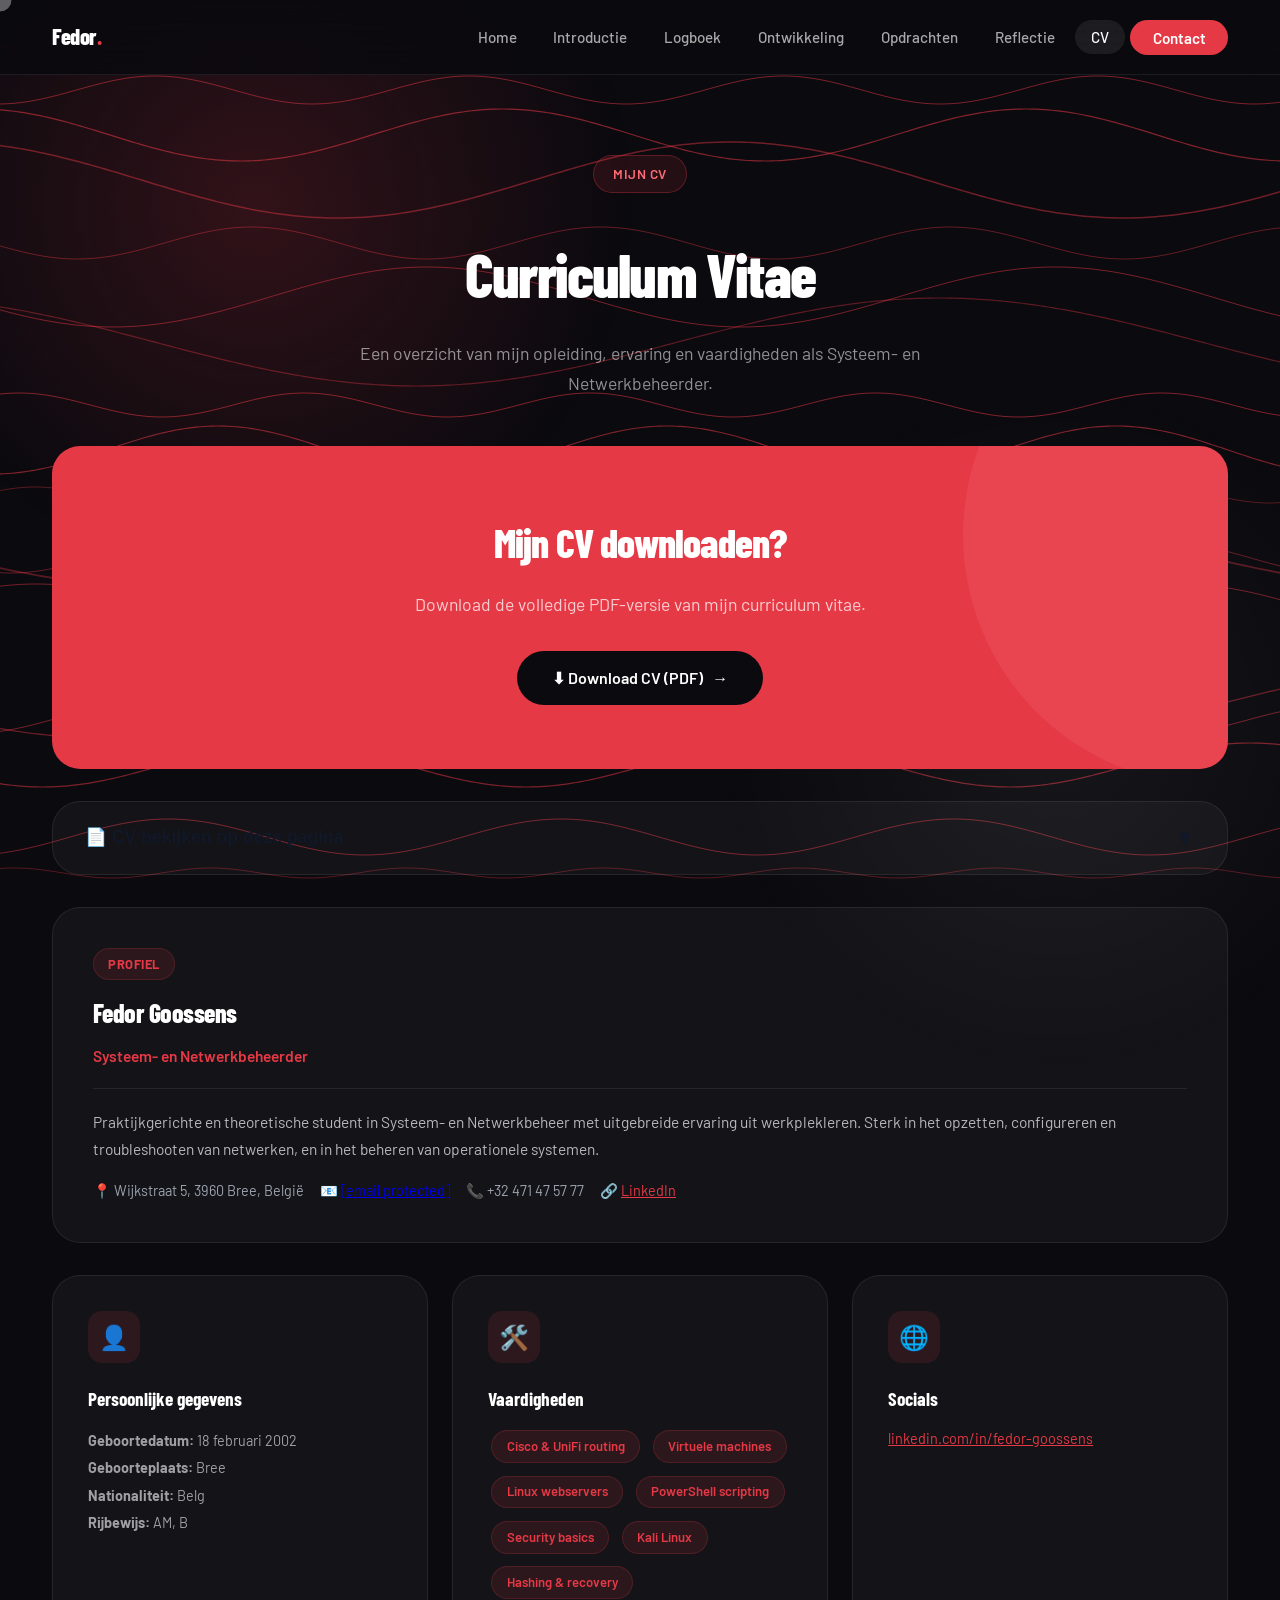
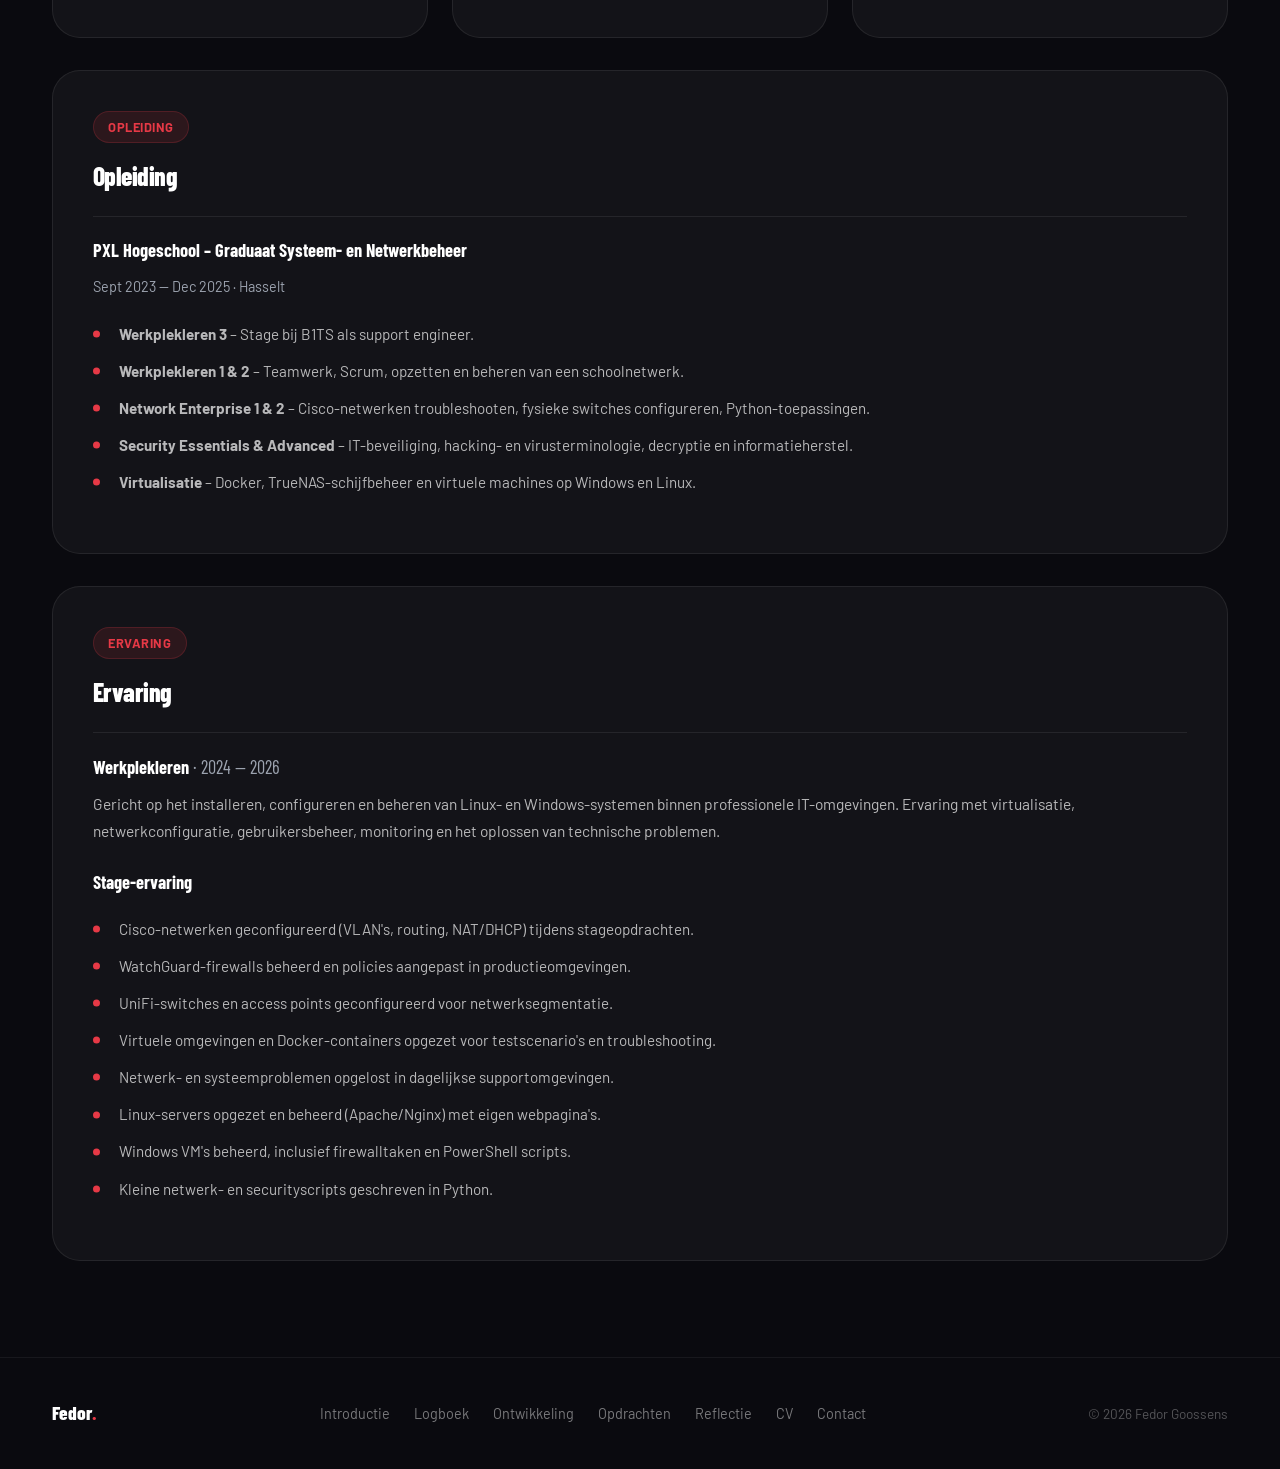
==== commit b64309bb: "Aanpassingen aan webserver" ====
--- a/cv.html
+++ b/cv.html
@@ -68,7 +68,7 @@
                         <p style="color:#e63946; font-weight:600; margin-bottom:0.5rem;">Systeem- en Netwerkbeheerder</p>
                         <p style="font-size:0.88rem; color:#9ca3af; line-height:1.8;">
                             📍 Wijkstraat 5, 3960 Bree, België<br>
-                            📧 <a href="/cdn-cgi/l/email-protection" class="__cf_email__" data-cfemail="462023222934682129293535232835063532332223283268363e2a682423">[email&#160;protected]</a><br>
+                            📧 <a href="/cdn-cgi/l/email-protection" class="__cf_email__" data-cfemail="462023222934682129293535232835063532332223283268363e2a682423">Fedor.goossens@outlook.com</a><br>
                             📞 +32 471 47 57 77<br>
                             🔗 <a href="https://www.linkedin.com/in/fedor-goossens-094803205" target="_blank" style="color:#e63946;">linkedin.com/in/fedor-goossens</a>
                         </p>
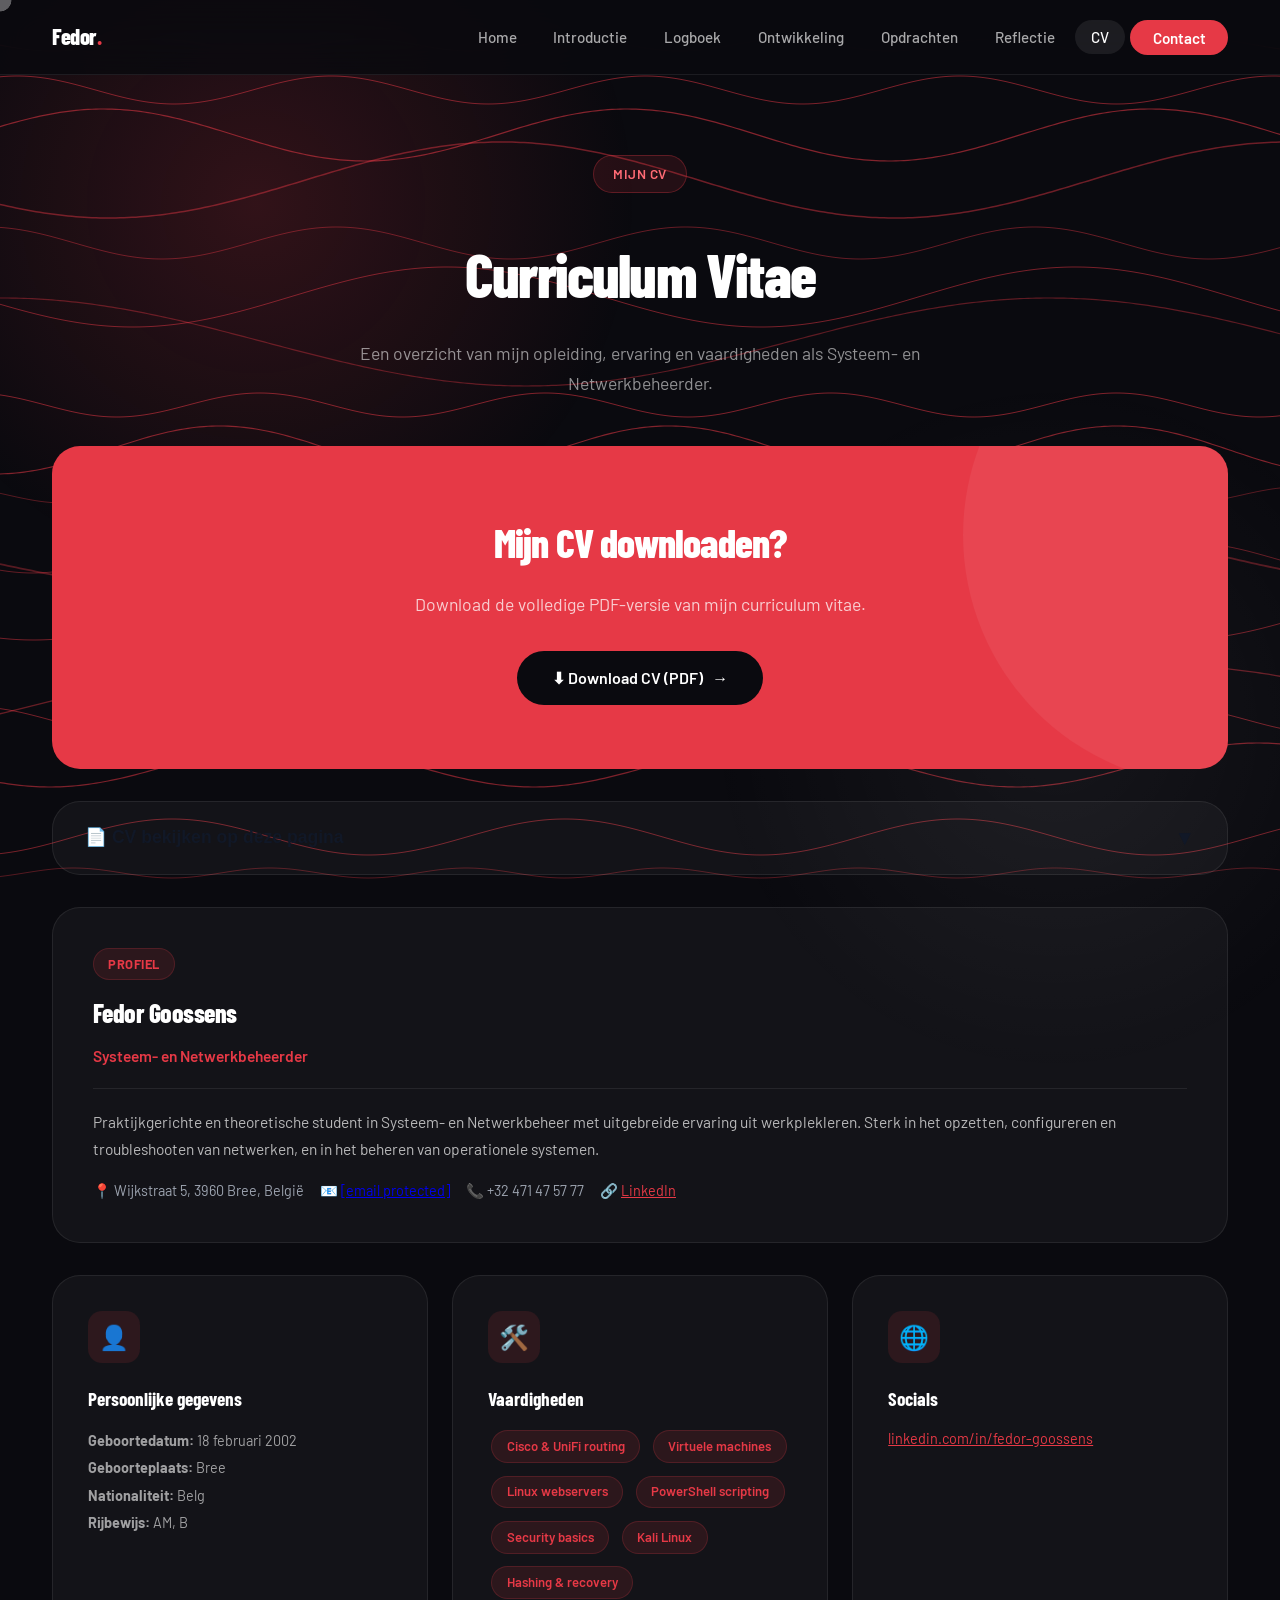
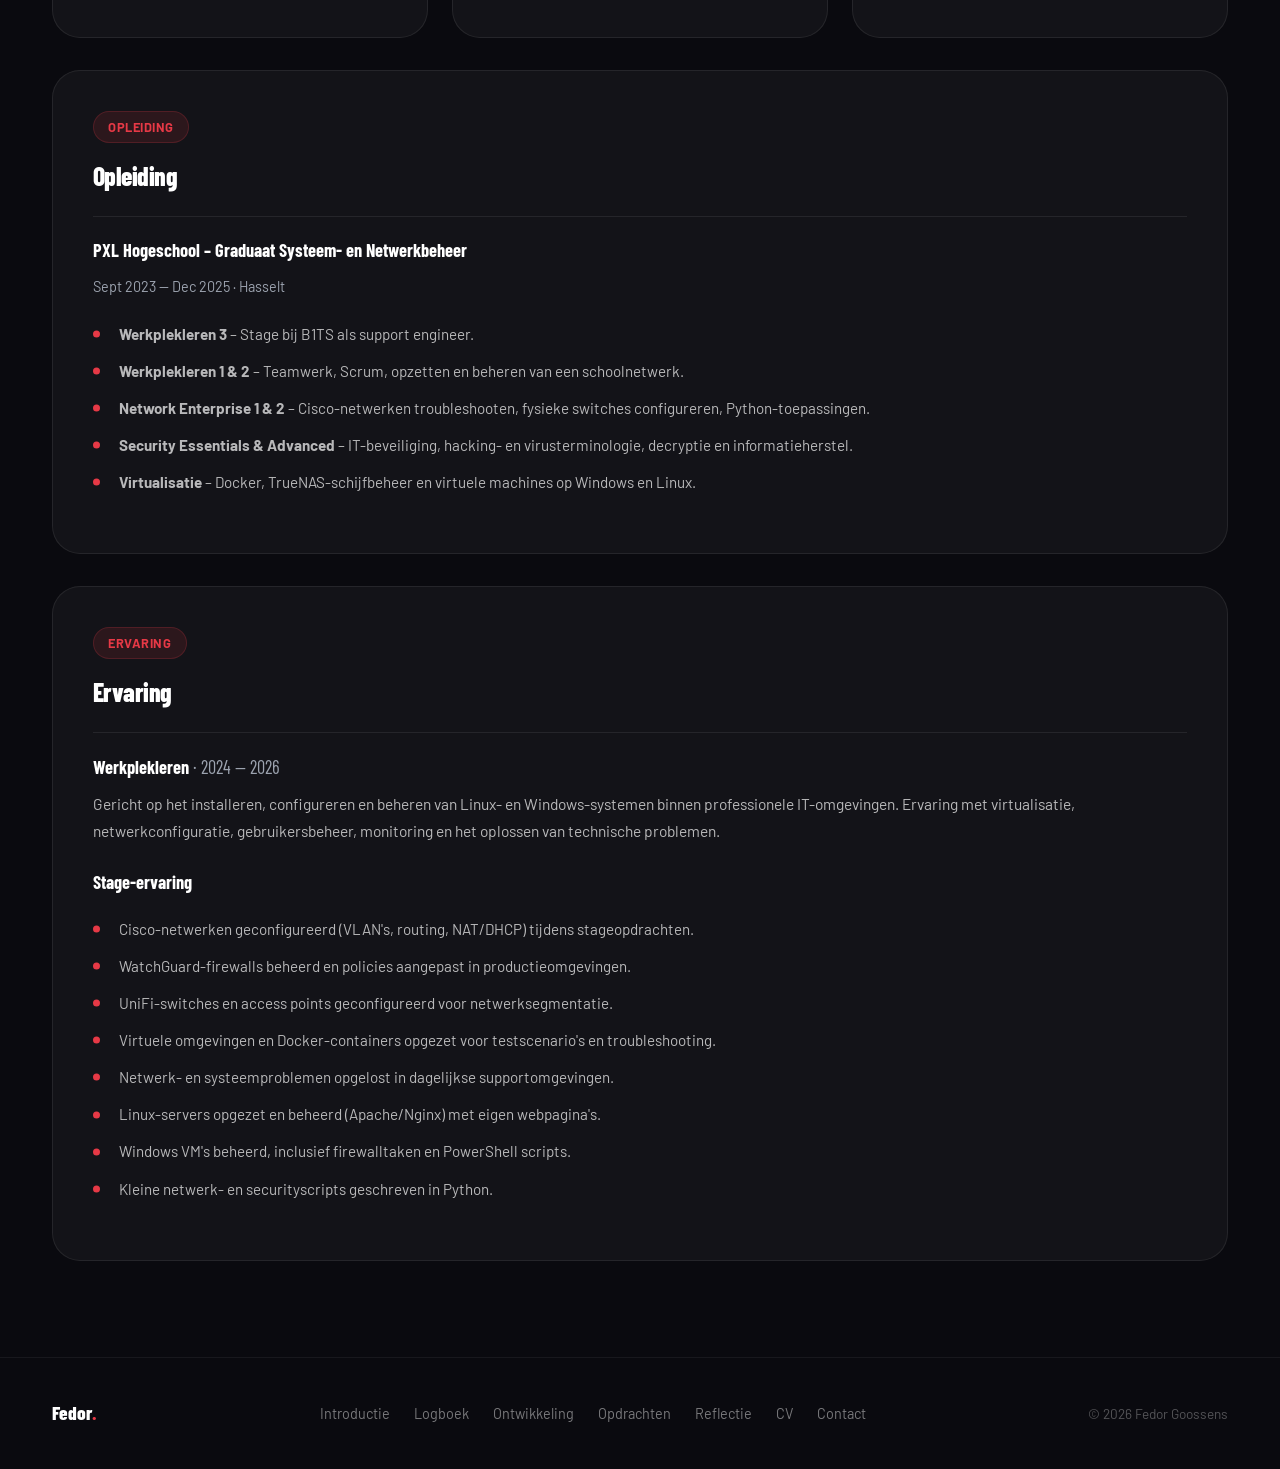
==== commit fedf46c0: "Aanpassingen aan webserver" ====
--- a/cv.html
+++ b/cv.html
@@ -68,7 +68,7 @@
                         <p style="color:#e63946; font-weight:600; margin-bottom:0.5rem;">Systeem- en Netwerkbeheerder</p>
                         <p style="font-size:0.88rem; color:#9ca3af; line-height:1.8;">
                             📍 Wijkstraat 5, 3960 Bree, België<br>
-                            📧 <a href="/cdn-cgi/l/email-protection" class="__cf_email__" data-cfemail="462023222934682129293535232835063532332223283268363e2a682423">Fedor.goossens@outlook.com</a><br>
+                            📧 <a href="mailto:fedor.goossens@outlook.com">fedor.goossens@outlook.com</a><br>
                             📞 +32 471 47 57 77<br>
                             🔗 <a href="https://www.linkedin.com/in/fedor-goossens-094803205" target="_blank" style="color:#e63946;">linkedin.com/in/fedor-goossens</a>
                         </p>
